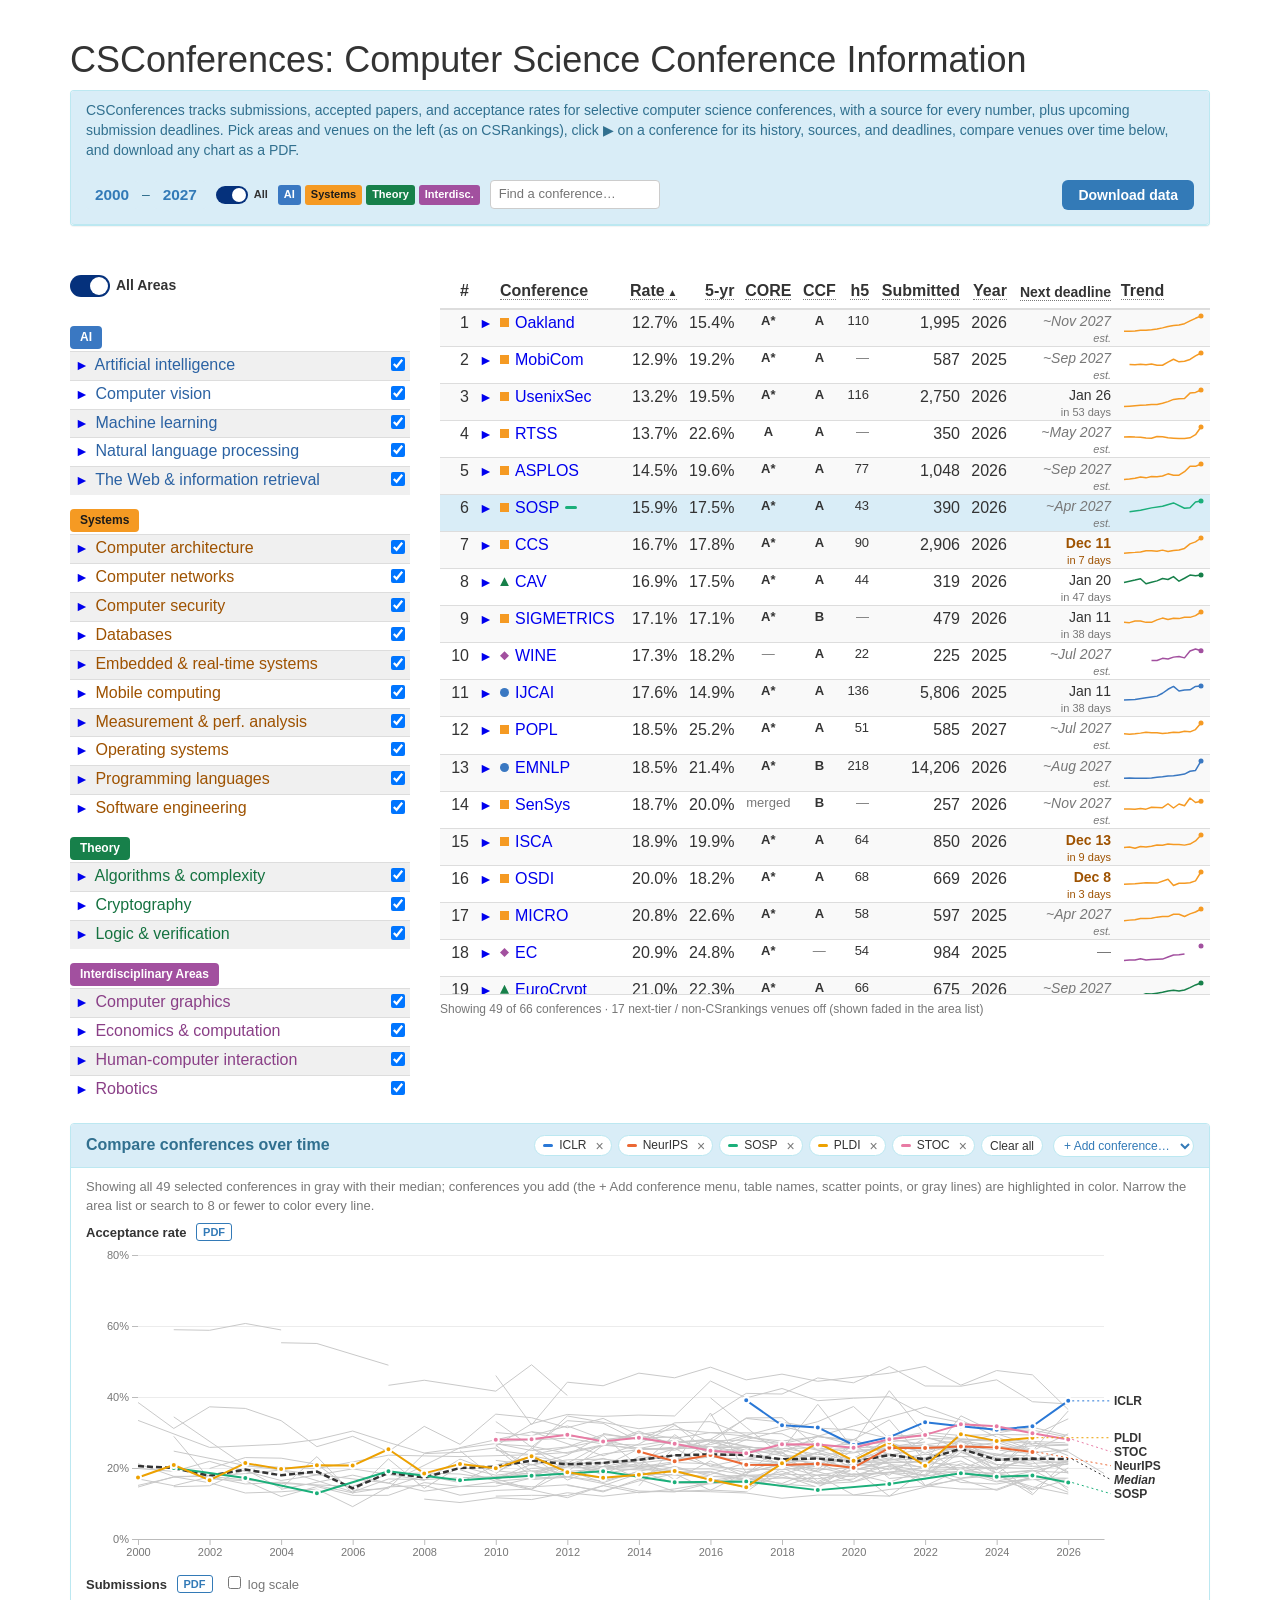
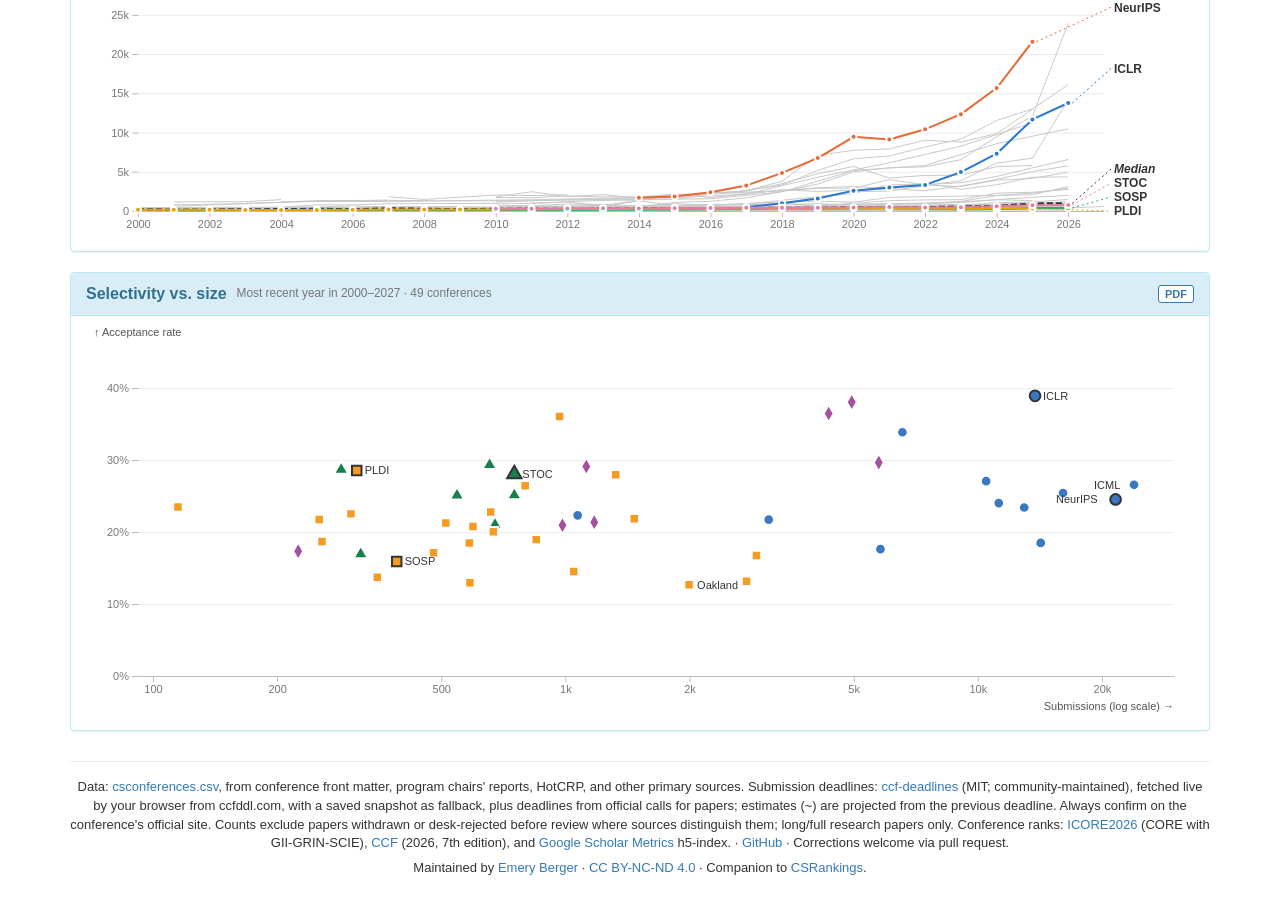
==== explore/index.html @ 9266fd91 "Add CCF ranks and Google Scholar h5-index alongside CORE - rankings.py now builds rankings.csv from " ====
<!DOCTYPE html>
<html lang="en">
<head>
<meta charset="utf-8">
<meta name="viewport" content="width=device-width, initial-scale=1">
<title>CSConferences: Computer Science Conference Information</title>
<meta name="description" content="Computer science conference information: acceptance rates, submissions, and accepted papers with a source for every number, plus upcoming submission deadlines.">
<link rel="stylesheet" href="style.css?v=24">
</head>
<body>
<div class="container">

  <div class="page-header">
    <h1>CSConferences: Computer Science Conference Information</h1>

    <div class="panel panel-info intro-panel">
      <div class="panel-heading">
        <p>CSConferences tracks submissions, accepted papers, and acceptance rates for selective computer science conferences, with a source for every number, plus upcoming submission deadlines. Pick areas and venues on the left (as on CSRankings), click ▶ on a conference for its history, sources, and deadlines, compare venues over time below, and download any chart as a PDF.</p>
      </div>
    </div>

    <div class="panel panel-info rank-controls-panel">
      <div class="panel-heading">
        <div class="rank-controls-flex">
          <div class="rank-controls-main">
            <span class="year-slider-container" title="Year range">
              <select id="year-from" class="year-display" aria-label="From year"></select>
              <span class="year-dash">–</span>
              <select id="year-to" class="year-display" aria-label="To year"></select>
            </span>
            <label class="all-toggle" id="all-toggle" title="Toggle all areas">
              <input type="checkbox" class="all-toggle-checkbox" id="all-areas" checked>
              <span class="all-toggle-slider" aria-hidden="true"></span>
              <span class="all-toggle-label">All</span>
            </label>
            <span class="area-indicators" id="area-indicators" role="group" aria-label="Area categories"></span>
            <input id="search" class="search-box" type="search" placeholder="Find a conference…" aria-label="Find a conference">
            <button id="reset-filters" class="btn-outline" hidden>Reset</button>
          </div>
          <div class="rank-controls-right">
            <a class="btn-sponsor" href="../csconferences.csv">Download data</a>
          </div>
        </div>
      </div>
    </div>
  </div>

  <div class="row">
    <!-- area selection (left), as in CSrankings -->
    <div class="col-areas">
      <table class="table-fit table table-sm table-striped area-table" id="area-table">
        <thead><tr><th colspan="2">
          <label class="all-toggle all-toggle-sidebar" id="all-toggle-side" title="Toggle all areas">
            <input type="checkbox" class="all-toggle-checkbox" id="all-areas-side" checked>
            <span class="all-toggle-slider" aria-hidden="true"></span>
            <span class="all-toggle-label">All Areas</span>
          </label>
        </th></tr></thead>
        <!-- category groups inserted by app.js -->
      </table>
    </div>

    <!-- conference table (right) -->
    <div class="col-ranking">
      <div id="ranking-window">
        <table class="table table-sm table-striped ranking" id="conf-table">
          <thead><tr>
            <th class="rank-col">#</th>
            <th class="expand-col"></th>
            <th data-sort="conf" class="name-col"><abbr title="Click ▶ to see the conference's history and sources; click the name to add it to the comparison charts">Conference</abbr></th>
            <th data-sort="rate" class="num"><abbr title="Acceptance rate in the most recent year in range">Rate</abbr></th>
            <th data-sort="mean5" class="num"><abbr title="Mean acceptance rate over the last 5 years in range">5-yr</abbr></th>
            <th data-sort="coreKey" class="core-col"><abbr title="CORE conference rank (ICORE2026: CORE + GII/GRIN/SCIE): A*, A, B, C. Click to sort.">CORE</abbr></th>
            <th data-sort="ccfKey" class="core-col"><abbr title="China Computer Federation recommended venues (2026, 7th edition): A, B, C. Click to sort.">CCF</abbr></th>
            <th data-sort="h5" class="num h5-col"><abbr title="Google Scholar Metrics h5-index (articles 2020–2024); shown only for venues in the top 20 of a Scholar computing subcategory. Click to sort.">h5</abbr></th>
            <th data-sort="submitted" class="num"><abbr title="Submissions in the most recent year in range">Submitted</abbr></th>
            <th data-sort="lastYear" class="num"><abbr title="Most recent year in range">Year</abbr></th>
            <th data-sort="daysToDl" class="num dl-col"><abbr title="Next submission deadline (ccf-deadlines feed plus official CFPs; ~italic = estimated from last year, not announced). Sort to see what is coming up.">Next deadline</abbr></th>
            <th class="spark-col"><abbr title="Submissions per year over the last 15 years of the range; each row has its own scale (hover for values)">Trend</abbr></th>
          </tr></thead>
          <tbody></tbody>
        </table>
      </div>
      <p class="status text-muted" id="filter-status" role="status" aria-live="polite"></p>
    </div>
  </div>

  <div class="panel panel-info section-panel">
    <div class="panel-heading section-heading">
      <span class="section-title">Compare conferences over time</span>
      <span class="chips" id="chips"></span>
      <select id="add-conf" class="add-conf" aria-label="Add a conference to the comparison"></select>
    </div>
    <div class="panel-body">
      <p class="hint text-muted" id="compare-hint"></p>
      <div class="chart-title">Acceptance rate <button id="pdf-rate" class="pdf-btn" title="Download this chart as PDF">PDF</button></div>
      <div id="rate-chart" class="chart"></div>
      <div class="chart-title">Submissions <button id="pdf-subs" class="pdf-btn" title="Download this chart as PDF">PDF</button> <label class="inline-ctl"><input type="checkbox" id="log-subs"> log scale</label></div>
      <div id="subs-chart" class="chart"></div>
    </div>
  </div>

  <div class="panel panel-info section-panel">
    <div class="panel-heading section-heading">
      <span class="section-title">Selectivity vs. size</span>
      <span class="text-muted small" id="scatter-caption"></span>
      <button id="pdf-scatter" class="pdf-btn" title="Download this chart as PDF">PDF</button>
    </div>
    <div class="panel-body"><div id="scatter" class="chart"></div></div>
  </div>

  <div class="page-footer">
    <p>Data: <a href="../csconferences.csv">csconferences.csv</a>, from conference front matter, program chairs' reports, HotCRP, and other primary sources. Submission deadlines: <a href="https://github.com/ccfddl/ccf-deadlines">ccf-deadlines</a> (MIT; community-maintained), fetched live by your browser from ccfddl.com, with a saved snapshot as fallback, plus deadlines from official calls for papers; estimates (~) are projected from the previous deadline. Always confirm on the conference's official site. Counts exclude papers withdrawn or desk-rejected before review where sources distinguish them; long/full research papers only. Conference ranks: <a href="https://portal.core.edu.au/conf-ranks/">ICORE2026</a> (CORE with GII-GRIN-SCIE), <a href="https://www.ccf.org.cn/Academic_Evaluation/By_category/">CCF</a> (2026, 7th edition), and <a href="https://scholar.google.com/citations?view_op=top_venues&amp;hl=en&amp;vq=eng">Google Scholar Metrics</a> h5-index. · <a href="https://github.com/emeryberger/csconferences">GitHub</a> · Corrections welcome via pull request.</p>
    <p>Maintained by <a href="https://emeryberger.com">Emery Berger</a> · <a rel="license" href="https://creativecommons.org/licenses/by-nc-nd/4.0/">CC BY-NC-ND 4.0</a> · Companion to <a href="https://csrankings.org">CSRankings</a>.</p>
  </div>
</div>
<div id="tooltip" class="tooltip" role="status" aria-live="polite" hidden></div>
<script src="js/d3.v7.min.js"></script>
<script src="app.js?v=24"></script>
</body>
</html>
---- explore/style.css ----
/* CSConferences explorer — visual style mirrors CSrankings (Bootstrap 3 look:
   Helvetica, page-header title, light-blue panel-info control bar, striped
   table-sm tables, blue ▶ expanders, colored category tags, navy toggles).
   Category colors are CSrankings' hues re-stepped to pass CVD validation
   (validate_palette.js --pairs all); each category also has its own marker shape. */

:root {
  --text: #333;
  --muted: #777;
  --link: #337ab7;
  --link-strong: #0000ee;          /* CSrankings uses plain blue links/expanders */
  --navy: #05317c;
  --info-bg: #d9edf7;
  --info-border: #bce8f1;
  --info-text: #31708f;
  --stripe: #f9f9f9;
  --border: #ddd;
  --grid: #ececec;
  --axis: #bbb;
  --surface: #fff;
  --hover: #e3f2fd;
  --selected: #d9edf7;

  /* category fills (marks, tags) */
  --area-ai: #3a78c2;
  --area-systems: #f59a23;
  --area-theory: #17804a;
  --area-inter: #a2509f;
  /* category text colors (darkened for >= 4.5:1 on white) */
  --text-ai: #2b62a3;
  --text-systems: #9e5200;
  --text-theory: #157240;
  --text-inter: #8a3f87;

  /* comparison series (reference categorical palette, validated adjacent pairs) */
  --series-1: #2a78d6; --series-2: #eb6834; --series-3: #1baf7a; --series-4: #eda100;
  --series-5: #e87ba4; --series-6: #008300; --series-7: #6250d6; --series-8: #e34948;
}

* { box-sizing: border-box; }
html { font-size: 10px; }
body {
  margin: 0; font-family: Helvetica, Arial, sans-serif; font-size: 14px; line-height: 1.42857;
  color: var(--text); background: var(--surface);
}
a { color: var(--link); text-decoration: none; }
a:hover, a:focus { color: #23527c; text-decoration: underline; }
abbr[title] { cursor: help; border-bottom: 1px dotted #777; text-decoration: none; }
.text-muted { color: var(--muted); }
.small { font-size: 85%; }

.container { max-width: 1170px; margin: 0 auto; padding: 0 15px; }

/* ---- header ---- */
.page-header { padding-bottom: 9px; margin: 40px 0 20px; }
.page-header h1 { font-size: 36px; font-weight: 500; line-height: 1.1; margin: 20px 0 10px; }

.panel { margin-bottom: 20px; background: var(--surface); border: 1px solid var(--info-border); border-radius: 4px; box-shadow: 0 1px 1px rgba(0,0,0,.05); }
.panel-heading { padding: 10px 15px; color: var(--info-text); background: var(--info-bg); border-bottom: 1px solid var(--info-border); border-radius: 3px 3px 0 0; }
.panel-heading p { margin: 0; }
.intro-panel { margin-bottom: 0; border-bottom: none; border-radius: 4px 4px 0 0; }
.intro-panel .panel-heading { border-bottom: none; padding-bottom: 5px; }
.rank-controls-panel { margin-top: 0; border-top: none; border-radius: 0 0 4px 4px; }
.rank-controls-panel .panel-heading { border-top: none; border-radius: 0 0 4px 4px; }
.rank-controls-flex { display: flex; align-items: center; justify-content: space-between; gap: 10px; flex-wrap: wrap; padding: 4px 0; }
.rank-controls-main { display: flex; align-items: center; gap: 10px; flex-wrap: wrap; }
.rank-controls-right { display: flex; gap: 8px; align-items: center; }

.year-slider-container { display: inline-flex; align-items: center; gap: 4px; }
.year-display {
  font: inherit; font-weight: bold; font-size: 1.1em; color: var(--link); background: var(--info-bg);
  border: 1px solid transparent; border-radius: 3px; padding: 2px 4px; cursor: pointer;
  -webkit-appearance: none; appearance: none; text-align: center; min-width: 52px;
}
.year-display:hover { border-color: var(--link); }
.year-display:focus { outline: none; border-color: var(--link); box-shadow: 0 0 0 2px rgba(51,122,183,.25); background: #fff; }
.year-dash { color: var(--info-text); }

.search-box { font: inherit; font-size: 13px; padding: 4px 8px; border: 1px solid #ccc; border-radius: 4px; background: #fff; color: var(--text); width: 170px; }
.search-box:focus { outline: none; border-color: var(--link); box-shadow: 0 0 0 2px rgba(51,122,183,.2); }

.btn-outline {
  display: inline-block; font: inherit; font-size: 14px; font-weight: 600; padding: 5px 14px; border-radius: 6px;
  background: #fff; color: var(--link); border: 1px solid var(--link); cursor: pointer; line-height: 1.3;
}
.btn-outline:hover { background: #f0f7fd; text-decoration: none; }
.btn-sponsor {
  display: inline-block; background: var(--link); color: #fff; border: none; padding: 6px 16px; border-radius: 6px;
  font-weight: 600; font-size: 14px; cursor: pointer; line-height: 1.3; transition: all .15s ease;
}
.btn-sponsor:hover { background: #286090; color: #fff; text-decoration: none; box-shadow: 0 4px 8px rgba(51,122,183,.4); transform: translateY(-1px); }

/* ---- "All" toggle (CSrankings slider) ---- */
.all-toggle { display: inline-flex; align-items: center; gap: 6px; cursor: pointer; user-select: none; }
.all-toggle-checkbox { position: absolute; opacity: 0; width: 1px; height: 1px; }
.all-toggle-slider { position: relative; width: 32px; height: 18px; background: #ccc; border-radius: 18px; transition: background-color .2s ease; }
.all-toggle-slider::before { content: ""; position: absolute; top: 2px; left: 2px; width: 14px; height: 14px; background: #fff; border-radius: 50%; transition: transform .2s ease; }
.all-toggle.selection-all .all-toggle-slider { background: var(--navy); }
.all-toggle.selection-all .all-toggle-slider::before { transform: translateX(14px); }
.all-toggle.selection-partial .all-toggle-slider { background: #6889a8; }
.all-toggle.selection-partial .all-toggle-slider::before { transform: translateX(7px); }
.all-toggle-checkbox:focus-visible + .all-toggle-slider { outline: 2px solid var(--link); outline-offset: 2px; }
.all-toggle-label { font-size: 11px; font-weight: 600; color: var(--text); }
.all-toggle-sidebar .all-toggle-label { font-size: 14px; }
.all-toggle-sidebar .all-toggle-slider { width: 40px; height: 22px; border-radius: 22px; }
.all-toggle-sidebar .all-toggle-slider::before { width: 18px; height: 18px; }
.all-toggle-sidebar.selection-all .all-toggle-slider::before { transform: translateX(18px); }
.all-toggle-sidebar.selection-partial .all-toggle-slider::before { transform: translateX(9px); }

/* ---- category indicators (small tags in control bar) + dropdowns ---- */
.area-indicators { display: inline-flex; gap: 4px; align-items: center; position: relative; }
.area-indicator-wrap { position: relative; }
.area-indicator, .area-toggle-btn {
  display: inline-block; padding: 2px 6px; border-radius: 3px; border: 0; font: inherit; font-size: 11px; font-weight: 600;
  color: #fff; cursor: pointer; user-select: none; transition: opacity .2s ease, filter .15s ease, transform .1s ease;
}
.area-toggle-btn { padding: 3px 10px; border-radius: 4px; font-size: 12px; vertical-align: middle; }
[data-cat="AI"].area-indicator, [data-cat="AI"].area-toggle-btn { background: var(--area-ai); }
[data-cat="Systems"].area-indicator, [data-cat="Systems"].area-toggle-btn { background: var(--area-systems); color: #1b1b1b; }
[data-cat="Theory"].area-indicator, [data-cat="Theory"].area-toggle-btn { background: var(--area-theory); }
[data-cat="Interdisciplinary"].area-indicator, [data-cat="Interdisciplinary"].area-toggle-btn { background: var(--area-inter); }
.selection-none.area-indicator, .selection-none.area-toggle-btn { opacity: .25; }
.selection-partial.area-indicator, .selection-partial.area-toggle-btn { opacity: .6; }
.area-indicator:hover, .area-toggle-btn:hover { filter: brightness(1.15); transform: translateY(-1px); }
.area-indicator.active { box-shadow: 0 0 0 2px rgba(0,0,0,.2); }

.area-dropdown-panel {
  display: none; position: absolute; top: 100%; left: 0; margin-top: 8px; z-index: 1000; background: #fff;
  border: 1px solid var(--border); border-radius: 6px; box-shadow: 0 4px 12px rgba(0,0,0,.15);
  min-width: 240px; max-height: 360px; overflow-y: auto; color: var(--text);
}
.area-dropdown-panel.open { display: block; }
.area-dropdown-content { padding: 8px 0; }
.area-dropdown-item { padding: 6px 12px; }
.area-dropdown-item:hover { background: #f5f5f5; }
.area-dropdown-item label { display: flex; align-items: center; gap: 8px; cursor: pointer; margin: 0; font-size: 13px; white-space: nowrap; }
.area-dropdown-item input[type="checkbox"] { width: 16px; height: 16px; cursor: pointer; margin: 0; }
.area-parent-row { display: flex; align-items: center; gap: 4px; }
.area-expand-icon { cursor: pointer; font-size: 10px; color: #666; width: 16px; text-align: center; transition: transform .2s ease; user-select: none; }
.area-expand-icon.expanded { transform: rotate(90deg); }
.area-children { display: none; margin-left: 20px; border-left: 2px solid #eee; padding-left: 8px; }
.area-children.expanded { display: block; }
.area-child { padding: 4px 8px; }
.area-dropdown-divider { height: 1px; background: var(--border); margin: 4px 12px; }
.area-all-toggle { font-weight: 500; }
.area-only { padding: 0 12px 4px 36px; }
.link-btn { border: 0; background: none; padding: 0; color: var(--link); cursor: pointer; font: inherit; font-size: 12px; }
.link-btn:hover { text-decoration: underline; }

/* ---- two-column body ---- */
.row { display: flex; gap: 30px; align-items: flex-start; margin-bottom: 20px; }
.col-areas { flex: 0 0 340px; }
.col-ranking { flex: 1 1 auto; min-width: 0; }
@media (max-width: 860px) { .row { flex-direction: column; } .col-areas { flex-basis: auto; width: 100%; } }

/* Bootstrap-ish tables */
.table { width: 100%; max-width: 100%; border-collapse: collapse; border-spacing: 0; }
.table > thead > tr > th { vertical-align: bottom; border-bottom: 2px solid var(--border); text-align: left; padding: 5px; font-weight: bold; white-space: nowrap; }
.table > tbody > tr > td { padding: 2px 5px; vertical-align: top; border-top: 1px solid var(--border); }
.table-striped > tbody > tr:nth-of-type(odd) { background-color: var(--stripe); }

/* area list (left) */
.area-table { font-size: 16px; }
.area-table > thead > tr > th { border-bottom: 0; padding: 0 0 8px; }
.area-table .cat-head th { border-bottom: 0; padding: 14px 0 2px; }
.area-table tbody td { border-top: 0; padding: 1px 2px; }
.area-table tbody tr.area-row:nth-of-type(odd) { background: #f0f0f0; }
.area-table tbody tr:not(.area-row) { background: transparent !important; }
.area-table td.area-check { text-align: right; width: 24px; }
.area-table input[type="checkbox"] { width: 14px; height: 14px; cursor: pointer; margin: 3px 0 0; }
.hovertip { cursor: pointer; color: var(--link-strong); display: inline-block; width: 16px; font-size: 14px; transition: transform .15s ease; user-select: none; }
.hovertip.expanded { transform: rotate(90deg); }
.area-label { cursor: pointer; }
.cat-AI .area-label { color: var(--text-ai); }
.cat-Systems .area-label { color: var(--text-systems); }
.cat-Theory .area-label { color: var(--text-theory); }
.cat-Interdisciplinary .area-label { color: var(--text-inter); }
.conf-list { display: none; margin: 2px 0 6px 22px; }
.conf-list.expanded { display: block; }
.conf-list table { width: 100%; font-size: 15px; border-collapse: collapse; }
.conf-list td { padding: 1px 2px; }
.conf-list td:last-child { text-align: right; }
.conf-list a { color: var(--link-strong); }

/* conference table (right) */
#ranking-window { max-height: 720px; overflow-y: auto; border-bottom: 1px solid var(--border); }
.ranking { font-size: 16px; }
.ranking > thead > tr > th { position: sticky; top: 0; background: #fff; z-index: 1; font-weight: bold; }
.ranking th[data-sort] { cursor: pointer; user-select: none; }
.ranking th.sorted-asc abbr::after { content: " ▲"; font-size: 10px; }
.ranking th.sorted-desc abbr::after { content: " ▼"; font-size: 10px; }
.ranking .num { text-align: right; font-variant-numeric: tabular-nums; }
.ranking .rank-col { width: 34px; text-align: right; color: var(--text); }
.ranking .expand-col { width: 18px; padding-right: 0; }
.ranking td.rank-col { text-align: right; }
.ranking tr.conf-row:hover { background: var(--hover) !important; }
.ranking tr.conf-row.selected { background: var(--selected) !important; }
.conf-link { color: var(--link-strong); cursor: pointer; }
.conf-link:hover { text-decoration: underline; }
.conf-mark { display: inline-block; width: 9px; height: 9px; margin-right: 6px; vertical-align: 1px; }
.conf-mark[data-cat="AI"] { border-radius: 50%; }
.conf-mark[data-cat="Theory"] { clip-path: polygon(50% 0, 100% 100%, 0 100%); }
.conf-mark[data-cat="Interdisciplinary"] { clip-path: polygon(50% 0, 100% 50%, 50% 100%, 0 50%); }
.compare-dot { display: inline-block; width: 12px; height: 3px; border-radius: 2px; margin-left: 6px; vertical-align: 4px; }
.area-sub { font-size: 12px; color: var(--muted); margin-left: 6px; }
tr.detail-row > td { background: #fff; padding: 6px 10px 12px 40px !important; border-top: 0 !important; }
.detail-chart { margin: 4px 0 6px; }
.detail-meta { font-size: 13px; color: var(--muted); margin-bottom: 4px; }
.detail-meta button { margin-left: 8px; }
.src-table { width: 100%; font-size: 12px; border-collapse: collapse; margin-top: 4px; }
.src-table th { text-align: left; font-weight: bold; border-bottom: 1px solid var(--border); padding: 2px 4px; white-space: nowrap; }
.src-table td { padding: 2px 4px; border-top: 1px solid #f0f0f0; vertical-align: top; }
.src-table .num { text-align: right; font-variant-numeric: tabular-nums; white-space: nowrap; }
.src-table .src { max-width: 260px; overflow: hidden; text-overflow: ellipsis; white-space: nowrap; }
.src-table .notes { color: var(--muted); }
.status { margin: 6px 0 0; font-size: 12px; }

/* ---- section panels (charts) ---- */
.section-panel .section-heading { display: flex; align-items: center; flex-wrap: wrap; gap: 10px; }
.section-title { font-size: 16px; font-weight: 600; color: var(--info-text); }
.panel-body { padding: 10px 15px 14px; }
.hint { margin: 0 0 6px; font-size: 13px; }
.chips { display: flex; flex-wrap: wrap; gap: 6px; margin-left: auto; }
.chip { display: inline-flex; align-items: center; gap: 6px; padding: 1px 4px 1px 8px; border: 1px solid var(--info-border); border-radius: 12px; background: #fff; font-size: 12px; color: var(--text); }
.chip .swatch { width: 10px; height: 3px; border-radius: 2px; }
.chip button { border: 0; background: none; color: var(--muted); cursor: pointer; font-size: 14px; line-height: 1; padding: 0 3px; }
.chip button:hover { color: var(--text); }
.chip.clear { padding: 1px 8px; cursor: pointer; }
.chip.hidden-by-filter { opacity: .45; border-style: dashed; }
.chart-title { font-size: 13px; font-weight: bold; color: var(--text); margin: 8px 0 2px; }
.inline-ctl { font-weight: normal; margin-left: 8px; color: var(--muted); }
.chart { width: 100%; position: relative; }
.chart svg { display: block; overflow: visible; }
.empty { color: var(--muted); font-size: 13px; padding: 24px 0; text-align: center; }

svg text { fill: #555; font-family: Helvetica, Arial, sans-serif; }
.axis path, .axis line { stroke: var(--axis); }
.axis text { font-size: 11px; fill: var(--muted); }
.grid line { stroke: var(--grid); }
.grid path { display: none; }
.series-line { fill: none; stroke-width: 2px; stroke-linejoin: round; stroke-linecap: round; }
.series-dot { stroke: #fff; stroke-width: 2px; }
.end-label { font-size: 12px; font-weight: bold; fill: var(--text); }
.crosshair { stroke: var(--muted); stroke-width: 1px; stroke-dasharray: 3 3; }
.scatter-mark { stroke: #fff; stroke-width: 2px; cursor: pointer; }
.scatter-mark.selected { stroke: var(--text); stroke-width: 2px; }
.scatter-label { font-size: 11px; fill: var(--text); pointer-events: none; }
.hit { fill: transparent; cursor: crosshair; }

.tooltip { position: fixed; z-index: 2000; pointer-events: none; max-width: 300px; background: #fff; color: var(--text); border: 1px solid var(--border); border-radius: 4px; padding: 8px 10px; box-shadow: 0 2px 8px rgba(0,0,0,.15); font-size: 12px; line-height: 1.4; }
.tooltip .tt-title { font-weight: bold; margin-bottom: 4px; }
.tooltip .tt-row { display: flex; align-items: center; gap: 8px; justify-content: space-between; }
.tooltip .tt-key { display: inline-flex; align-items: center; gap: 6px; color: #555; }
.tooltip .tt-sw { width: 10px; height: 3px; border-radius: 2px; display: inline-block; }
.tooltip .tt-val { font-variant-numeric: tabular-nums; font-weight: bold; }
.tooltip .muted { color: var(--muted); }

.page-footer { border-top: 1px solid #eee; margin-top: 30px; padding: 16px 0 40px; text-align: center; font-size: 13px; color: var(--text); }
.page-footer p { margin: 0 0 6px; }

@media (max-width: 768px) {
  .page-header h1 { font-size: 26px; }
  .area-dropdown-panel { position: fixed; left: 10px; right: 10px; top: 20%; max-height: 60vh; }
}
@media (forced-colors: active) { .area-indicator, .area-toggle-btn, .chip { border: 1px solid CanvasText; } }

/* keep expanded detail rows inside the ranking window */
#ranking-window { overflow-x: hidden; }
.ranking { table-layout: auto; }
tr.detail-row > td { max-width: 0; }               /* let the cell shrink to the table's width */
.src-table { table-layout: fixed; }
.src-table col.c-year { width: 82px; } .src-table col.c-num { width: 74px; } .src-table col.c-rate { width: 56px; } .src-table col.c-src { width: 32%; }
.src-table td.notes { white-space: normal; overflow-wrap: anywhere; }

[hidden] { display: none !important; }

/* comparison charts: gray context lines + median */
.context-line { fill: none; stroke: #c9c9c9; stroke-width: 1px; stroke-linejoin: round; }
.context-line.hot { stroke: #555; stroke-width: 2px; }
.median-line { fill: none; stroke: #333; stroke-width: 2.5px; stroke-dasharray: 6 3; }
.median-label { font-style: italic; }

/* sparkline column + comparison picker */
.ranking .spark-col { width: 90px; padding-top: 3px; }
.ranking th.spark-col { font-weight: bold; }
.add-conf { font: inherit; font-size: 12px; padding: 2px 6px; border: 1px solid var(--info-border); border-radius: 12px;
  background: #fff; color: var(--link); cursor: pointer; }
.add-conf:focus { outline: none; border-color: var(--link); box-shadow: 0 0 0 2px rgba(51,122,183,.2); }

/* CSrankings next-tier styling */
.area-child-divider { height: 1px; background: var(--border); margin: 6px 0; }
.next-tier { opacity: .7; }
.conf-list tr.tier-divider td { padding: 0; }

/* PDF buttons */
.pdf-btn { font: inherit; font-size: 11px; font-weight: 600; color: var(--link); background: #fff; border: 1px solid var(--link);
  border-radius: 3px; padding: 0 6px; margin-left: 6px; cursor: pointer; line-height: 16px; vertical-align: 1px; }
.pdf-btn:hover { background: #f0f7fd; }
.section-heading .pdf-btn { margin-left: auto; }
/* deadlines */
.ranking .dl-col { white-space: nowrap; font-size: 14px; }
.dl-rel { display: block; font-size: 11px; color: var(--muted); line-height: 1.1; }
.dl-soon { color: #9e5200; font-weight: bold; }
.dl-soon .dl-rel { color: #9e5200; font-weight: normal; }
.dl-box { font-size: 13px; margin: 6px 0 8px; }
.dl-box ul { margin: 4px 0 2px; padding-left: 18px; }
.dl-when { font-weight: bold; }
.dl-src { font-size: 11px; }

.conf-list .conf-toggle { color: var(--link-strong); cursor: pointer; }
.conf-list .conf-toggle:hover { text-decoration: underline; }

.ranking td.dl-est { color: var(--muted); font-style: italic; }
.dl-est-note { color: var(--muted); font-style: italic; margin: 2px 0; }
.dl-official { font-size: 11px; color: #157240; margin-left: 4px; }

.ranking .core-col { text-align: center; white-space: nowrap; font-size: 13px; color: var(--muted); }
.ranking td.core-letter { color: var(--text); font-weight: bold; }
.core-box { font-size: 13px; margin: 4px 0; }

.ranking td.name-col { white-space: nowrap; }
.ranking th.core-col { font-size: inherit; color: var(--text); }

.ranking .h5-col { font-size: 13px; }
.ranking th.h5-col { font-size: inherit; }
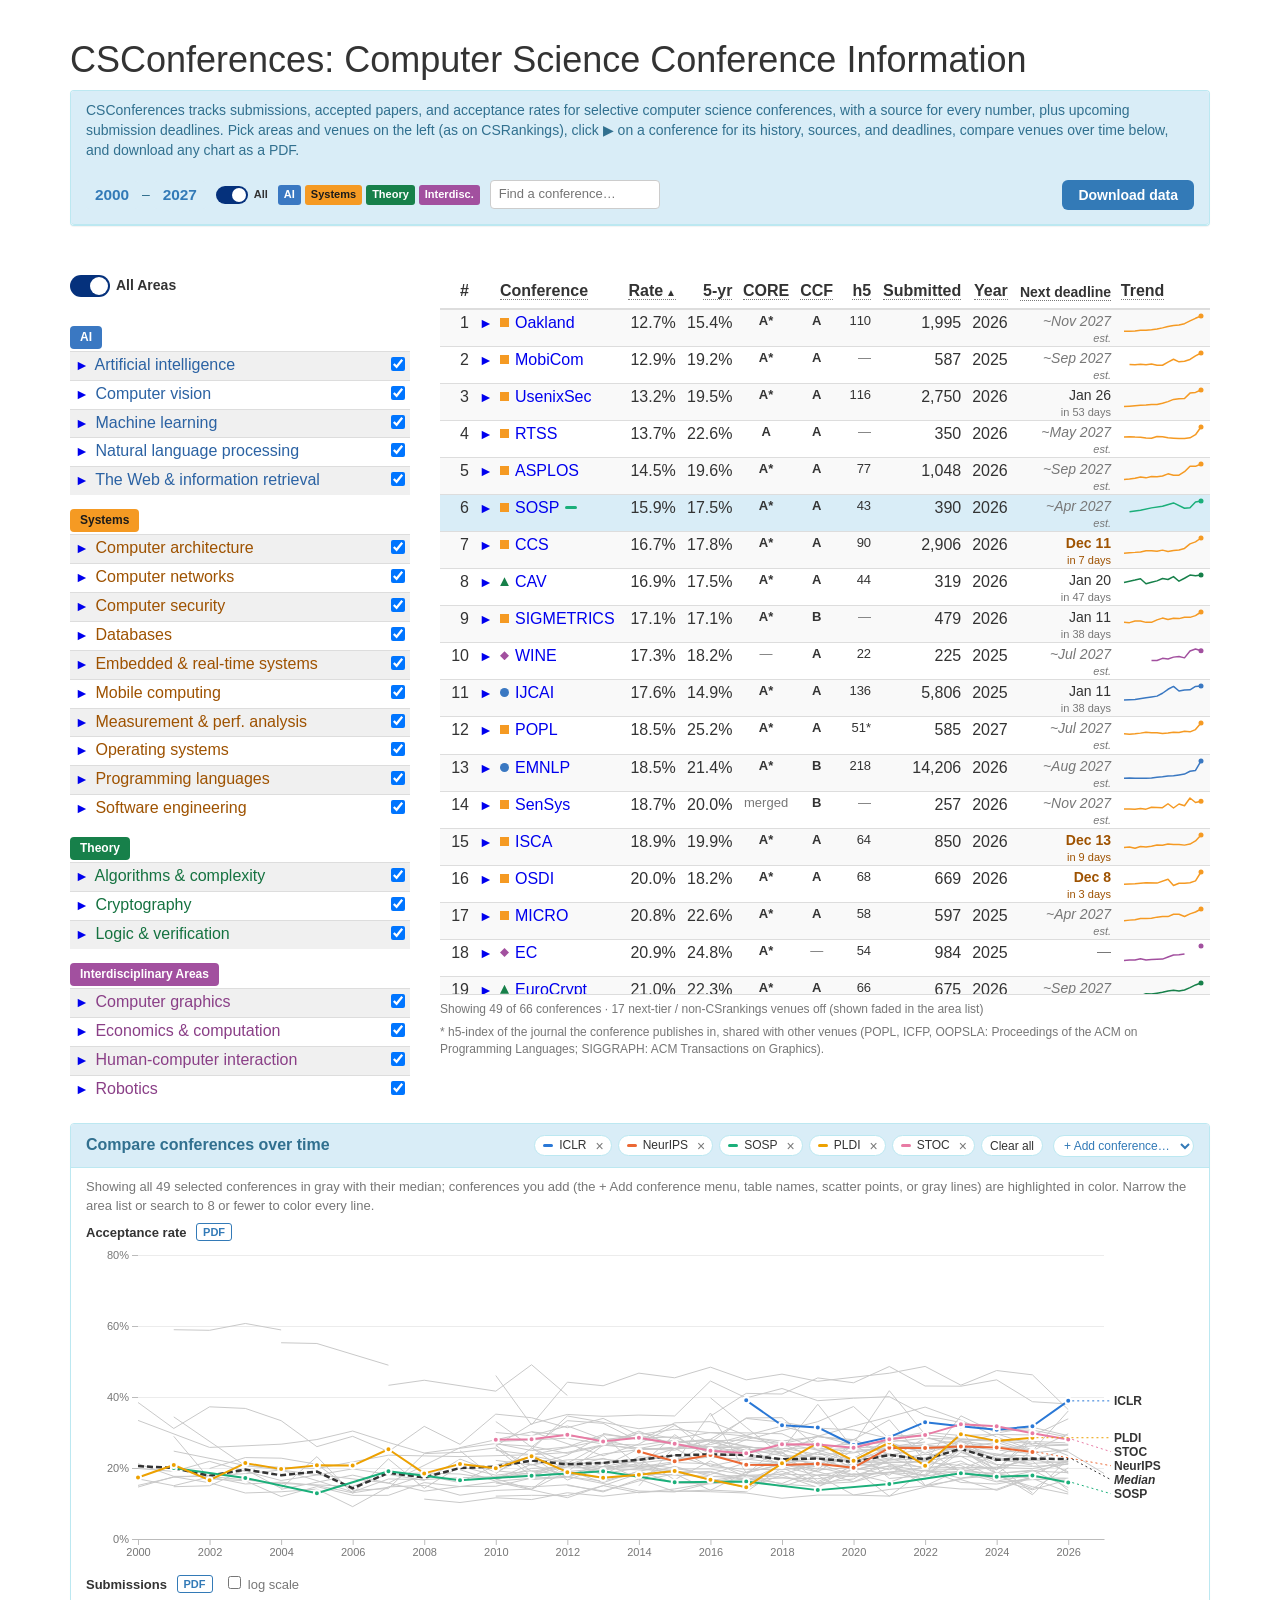
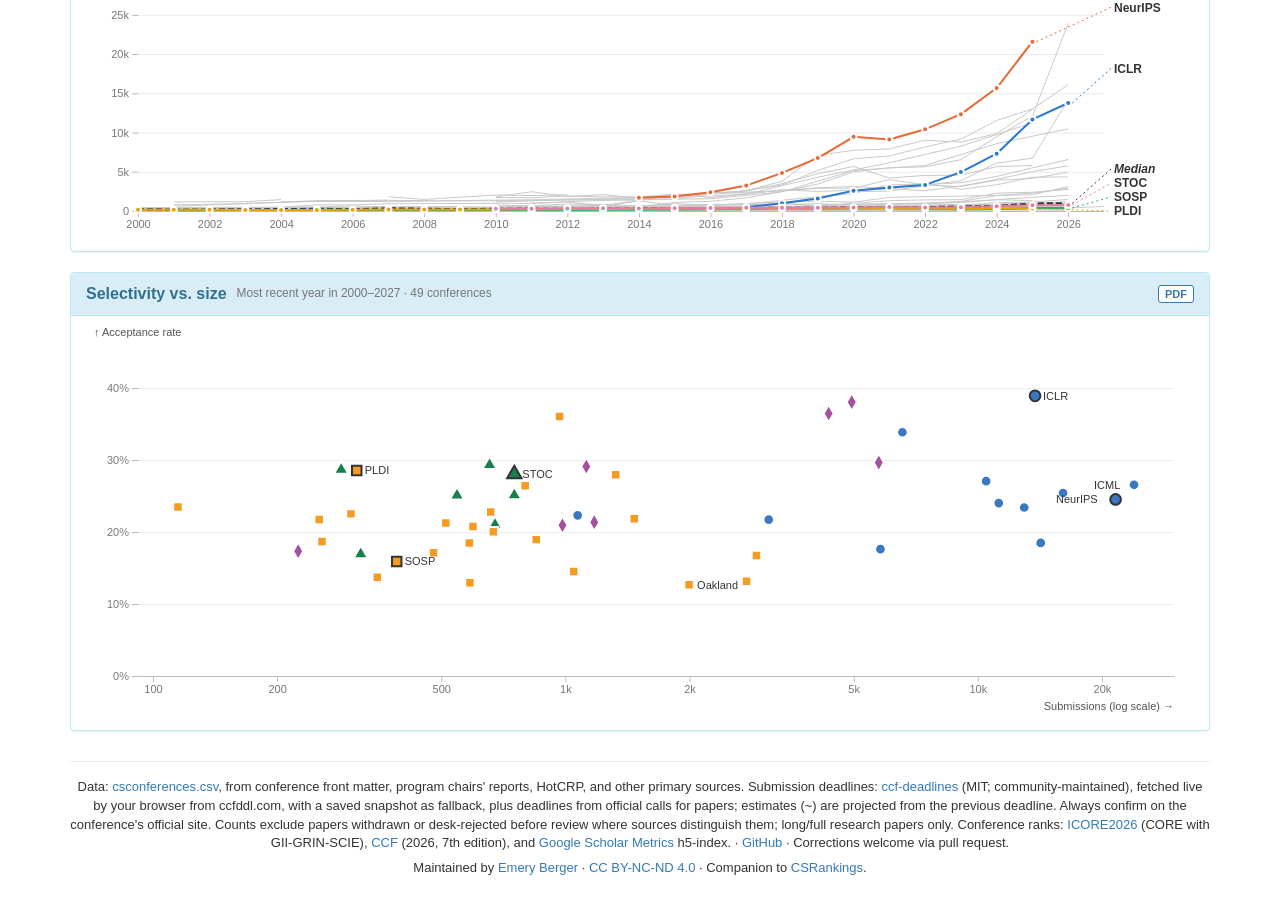
==== commit 373b8781: "Explorer: asterisk h5-indices shared with a journal (PACMPL, TOG) POPL, ICFP, OOPSLA (PACMPL) and SI" ====
--- a/explore/index.html
+++ b/explore/index.html
@@ -82,6 +82,7 @@
         </table>
       </div>
       <p class="status text-muted" id="filter-status" role="status" aria-live="polite"></p>
+      <p class="status text-muted">* h5-index of the journal the conference publishes in, shared with other venues (POPL, ICFP, OOPSLA: Proceedings of the ACM on Programming Languages; SIGGRAPH: ACM Transactions on Graphics).</p>
     </div>
   </div>
 
@@ -116,6 +117,6 @@
 </div>
 <div id="tooltip" class="tooltip" role="status" aria-live="polite" hidden></div>
 <script src="js/d3.v7.min.js"></script>
-<script src="app.js?v=24"></script>
+<script src="app.js?v=26"></script>
 </body>
 </html>
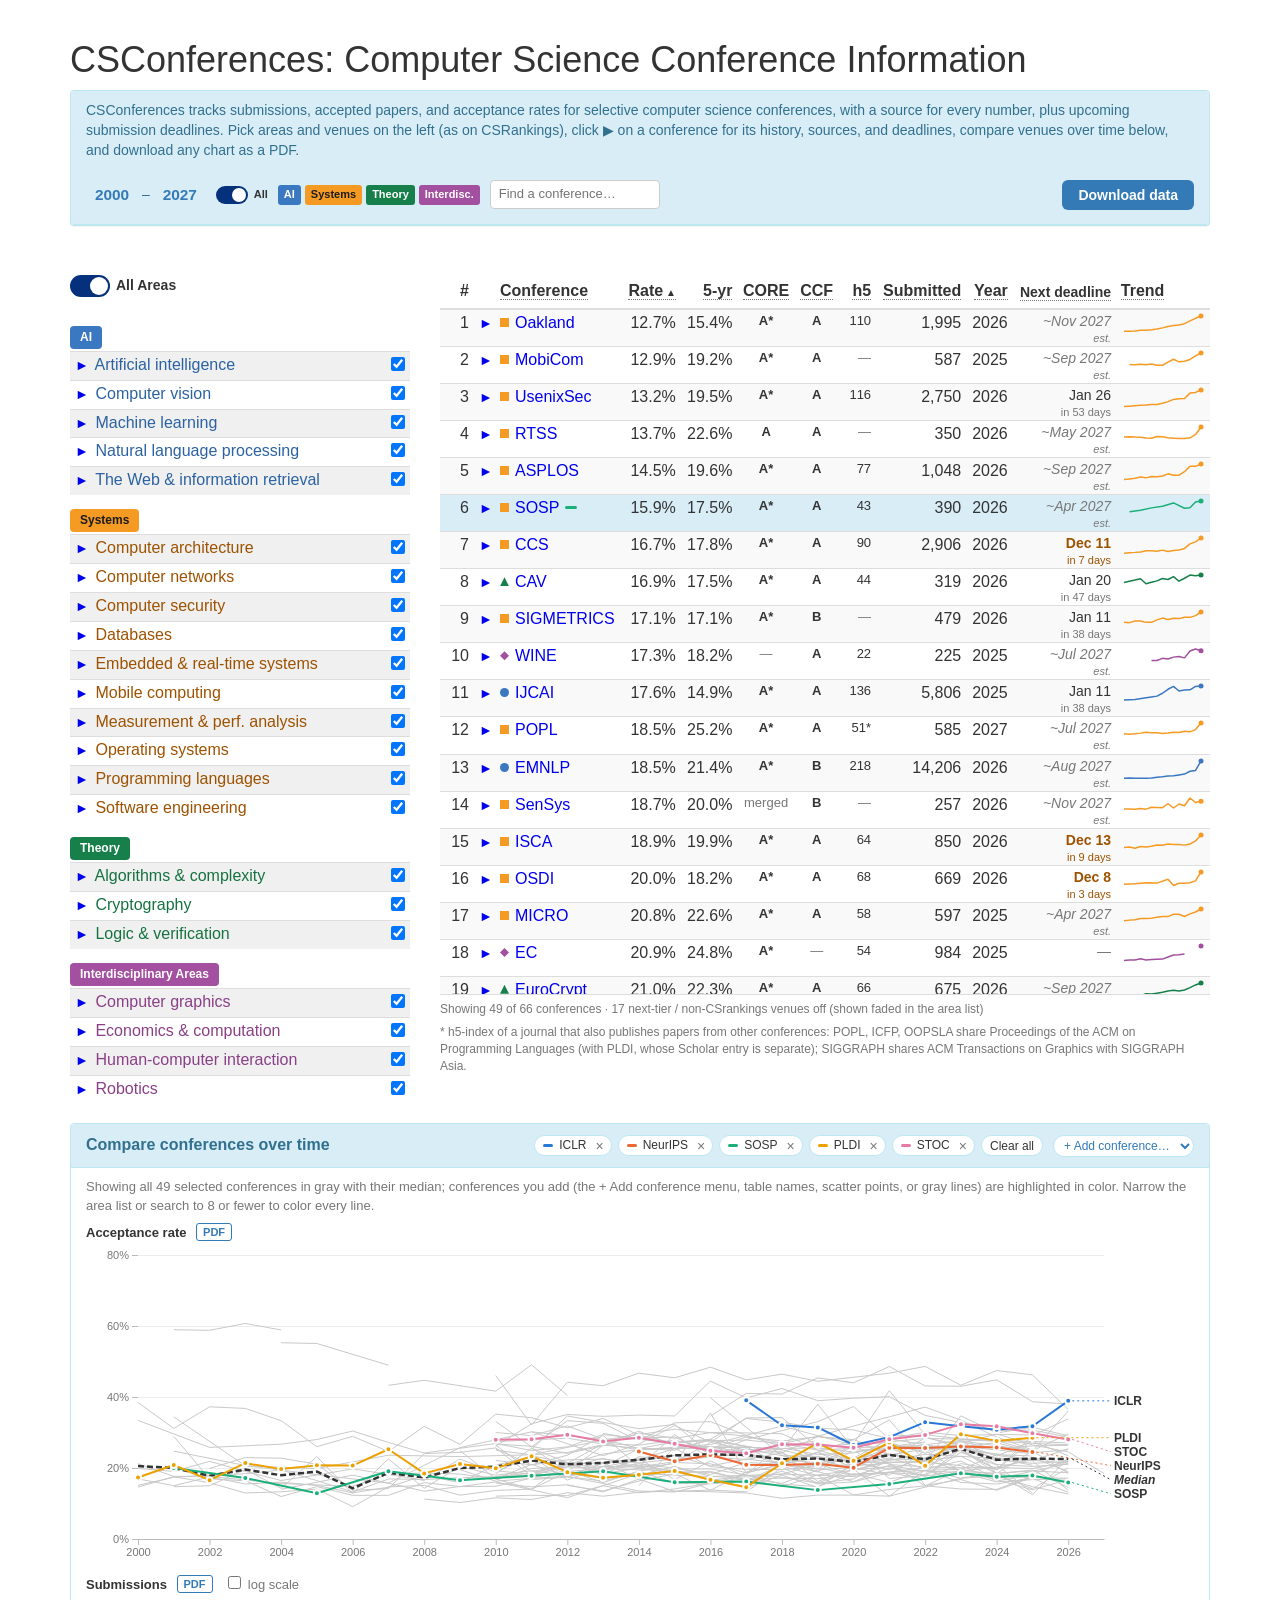
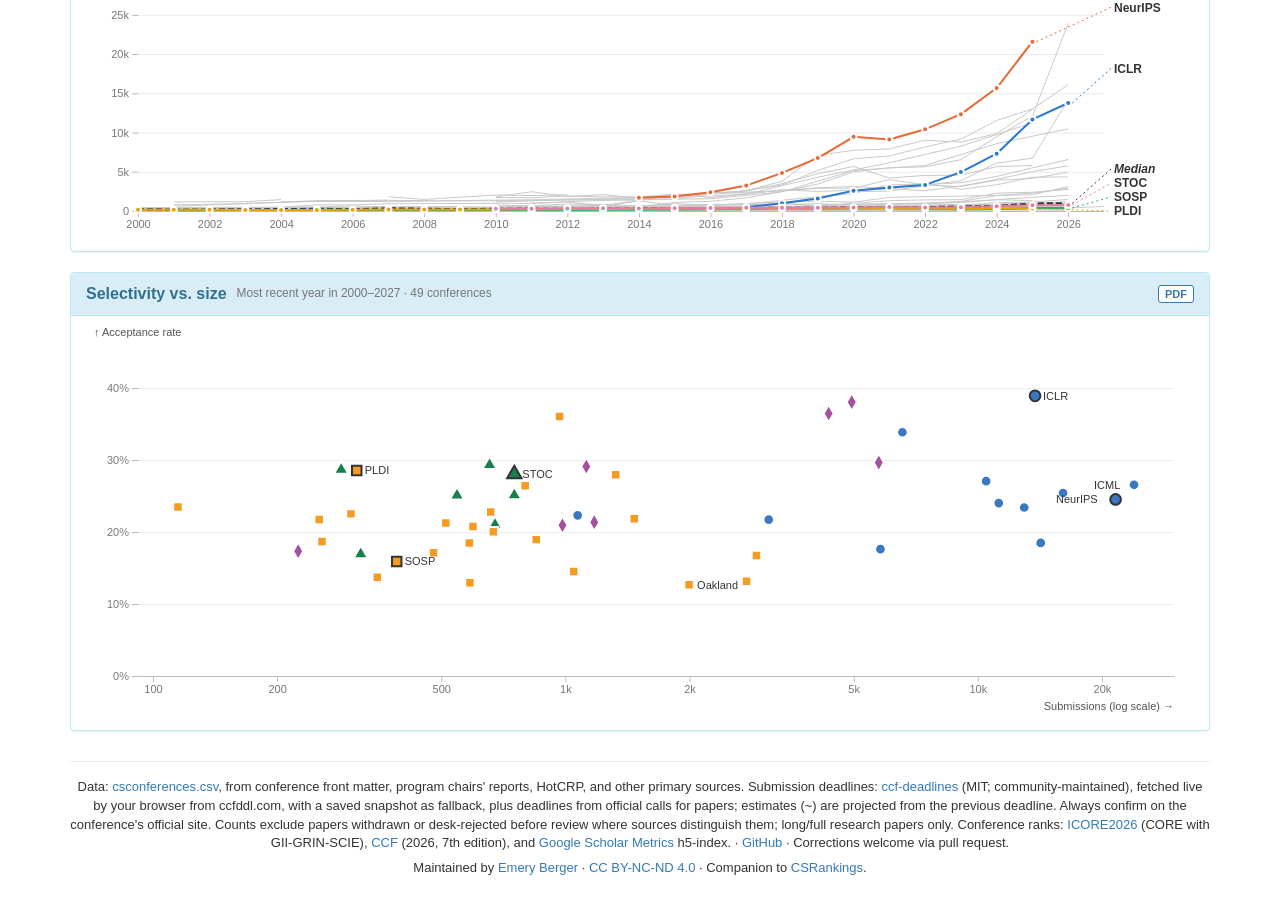
==== commit 1864ffbd: "Explorer: clarify h5 asterisk = journal shared with other conferences Co-Authored-By: Claude <norepl" ====
--- a/explore/index.html
+++ b/explore/index.html
@@ -82,7 +82,7 @@
         </table>
       </div>
       <p class="status text-muted" id="filter-status" role="status" aria-live="polite"></p>
-      <p class="status text-muted">* h5-index of the journal the conference publishes in, shared with other venues (POPL, ICFP, OOPSLA: Proceedings of the ACM on Programming Languages; SIGGRAPH: ACM Transactions on Graphics).</p>
+      <p class="status text-muted">* h5-index of a journal that also publishes papers from other conferences: POPL, ICFP, OOPSLA share Proceedings of the ACM on Programming Languages (with PLDI, whose Scholar entry is separate); SIGGRAPH shares ACM Transactions on Graphics with SIGGRAPH Asia.</p>
     </div>
   </div>
 
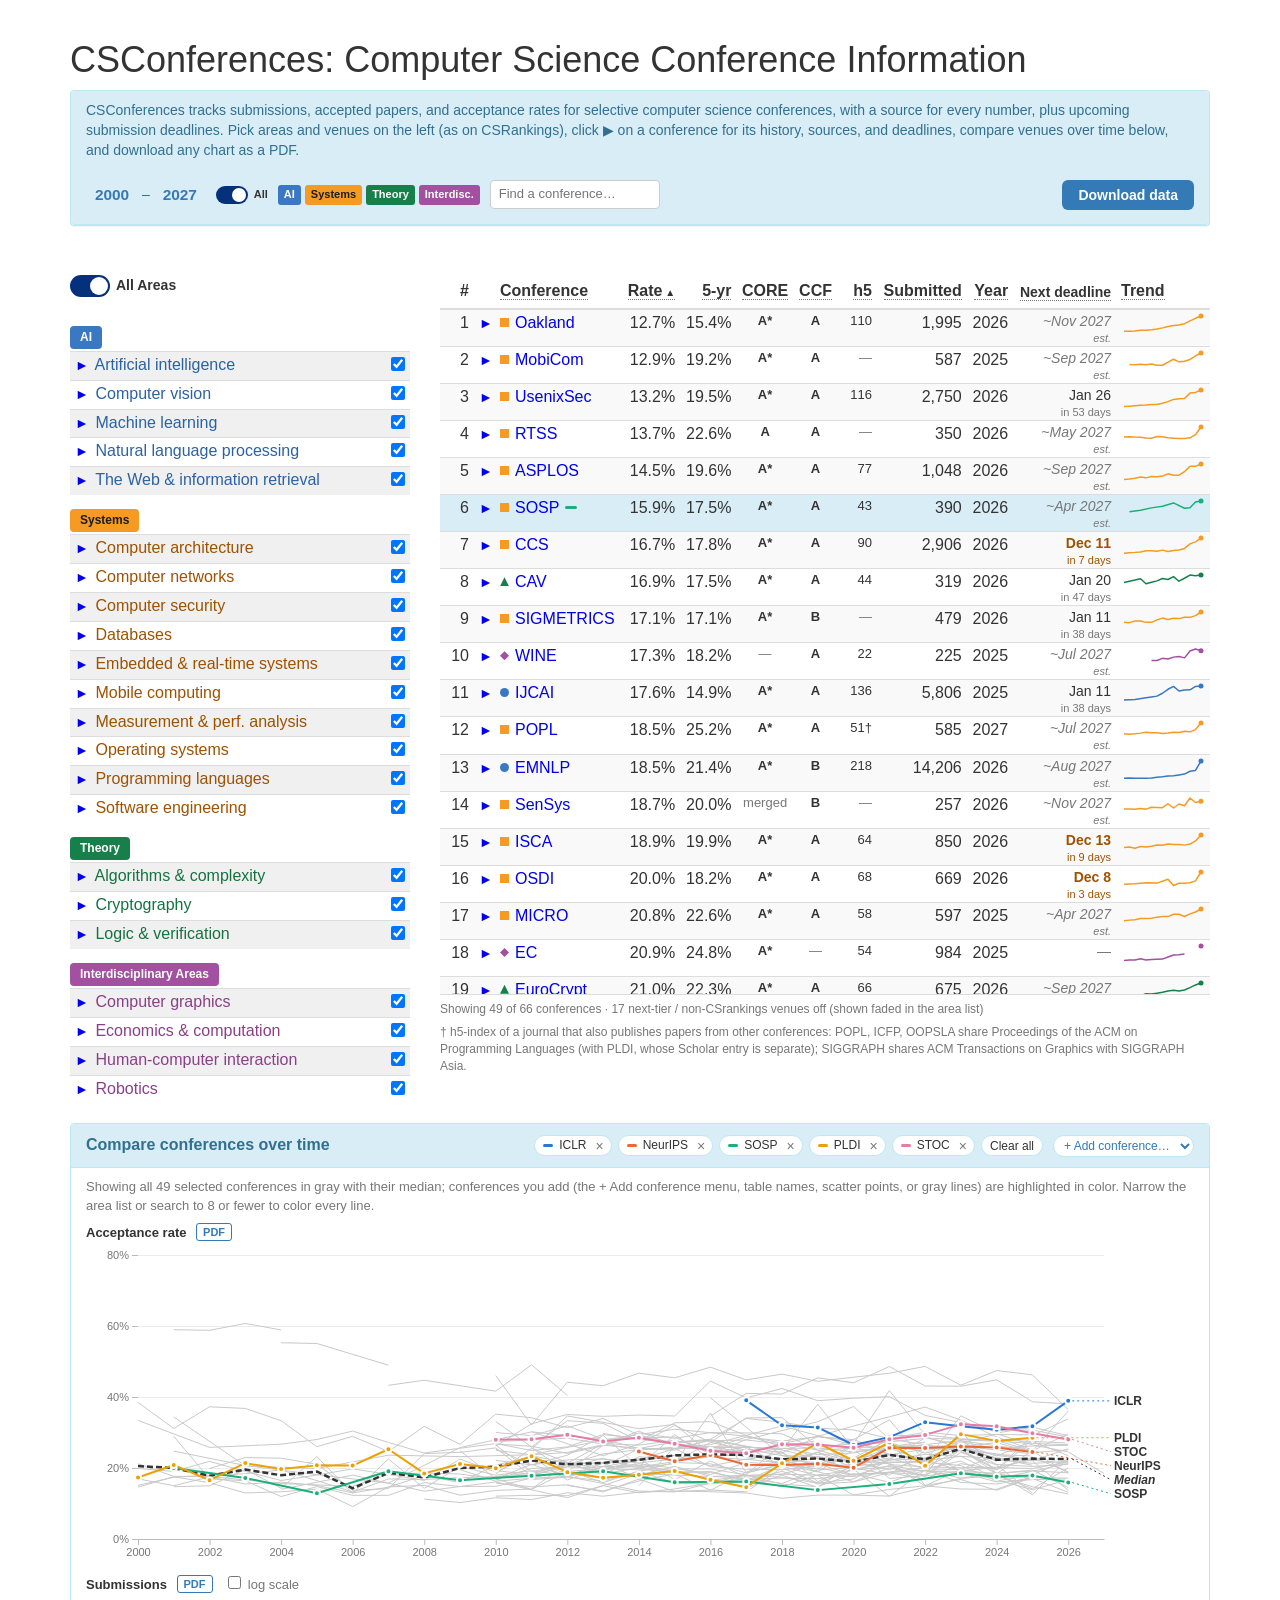
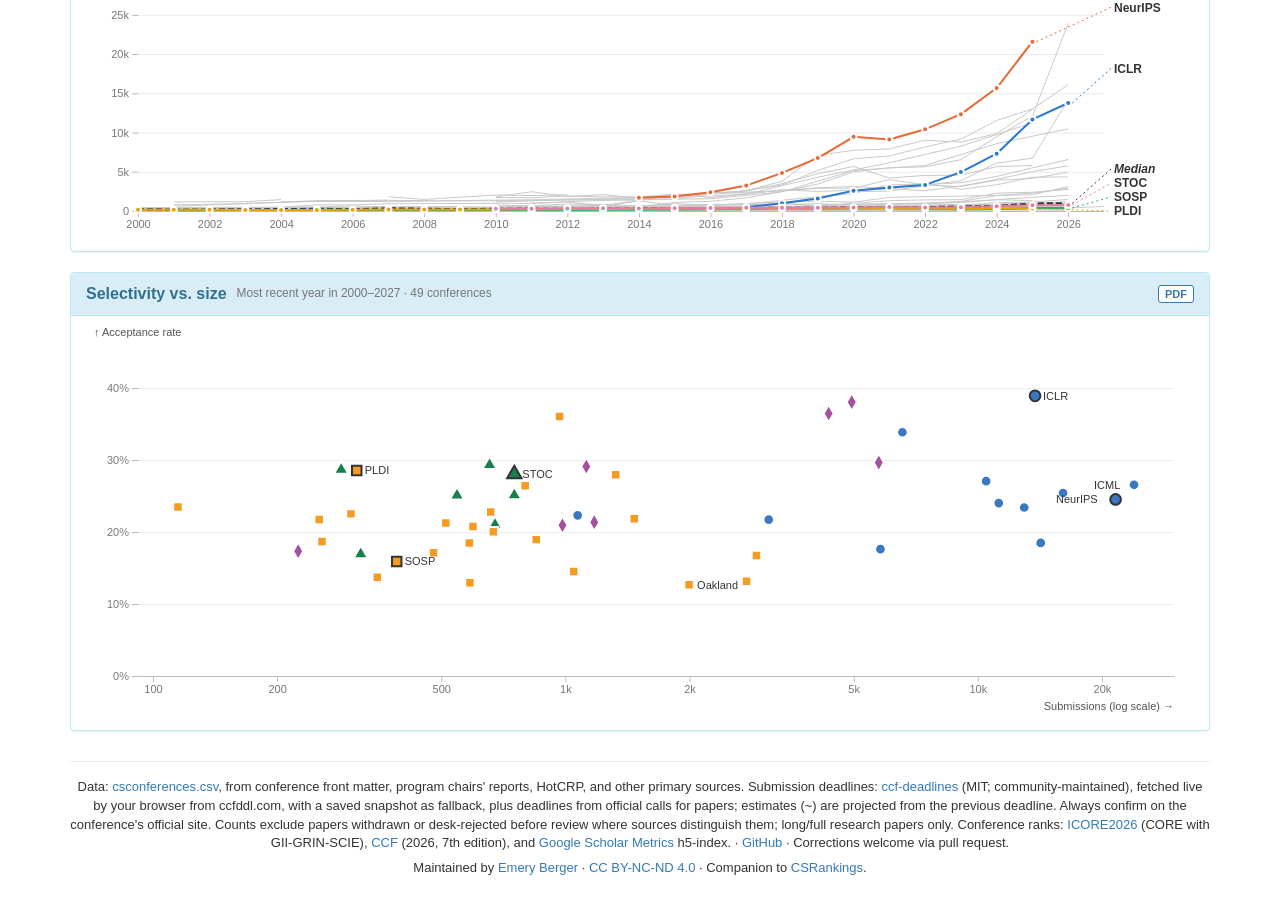
==== commit eac3121f: "Explorer: mark shared-journal h5-indices with a dagger, not an asterisk Avoids confusion with the CO" ====
--- a/explore/index.html
+++ b/explore/index.html
@@ -82,7 +82,7 @@
         </table>
       </div>
       <p class="status text-muted" id="filter-status" role="status" aria-live="polite"></p>
-      <p class="status text-muted">* h5-index of a journal that also publishes papers from other conferences: POPL, ICFP, OOPSLA share Proceedings of the ACM on Programming Languages (with PLDI, whose Scholar entry is separate); SIGGRAPH shares ACM Transactions on Graphics with SIGGRAPH Asia.</p>
+      <p class="status text-muted" id="h5-footnote" hidden>† h5-index of a journal that also publishes papers from other conferences: POPL, ICFP, OOPSLA share Proceedings of the ACM on Programming Languages (with PLDI, whose Scholar entry is separate); SIGGRAPH shares ACM Transactions on Graphics with SIGGRAPH Asia.</p>
     </div>
   </div>
 
@@ -117,6 +117,6 @@
 </div>
 <div id="tooltip" class="tooltip" role="status" aria-live="polite" hidden></div>
 <script src="js/d3.v7.min.js"></script>
-<script src="app.js?v=26"></script>
+<script src="app.js?v=29"></script>
 </body>
 </html>
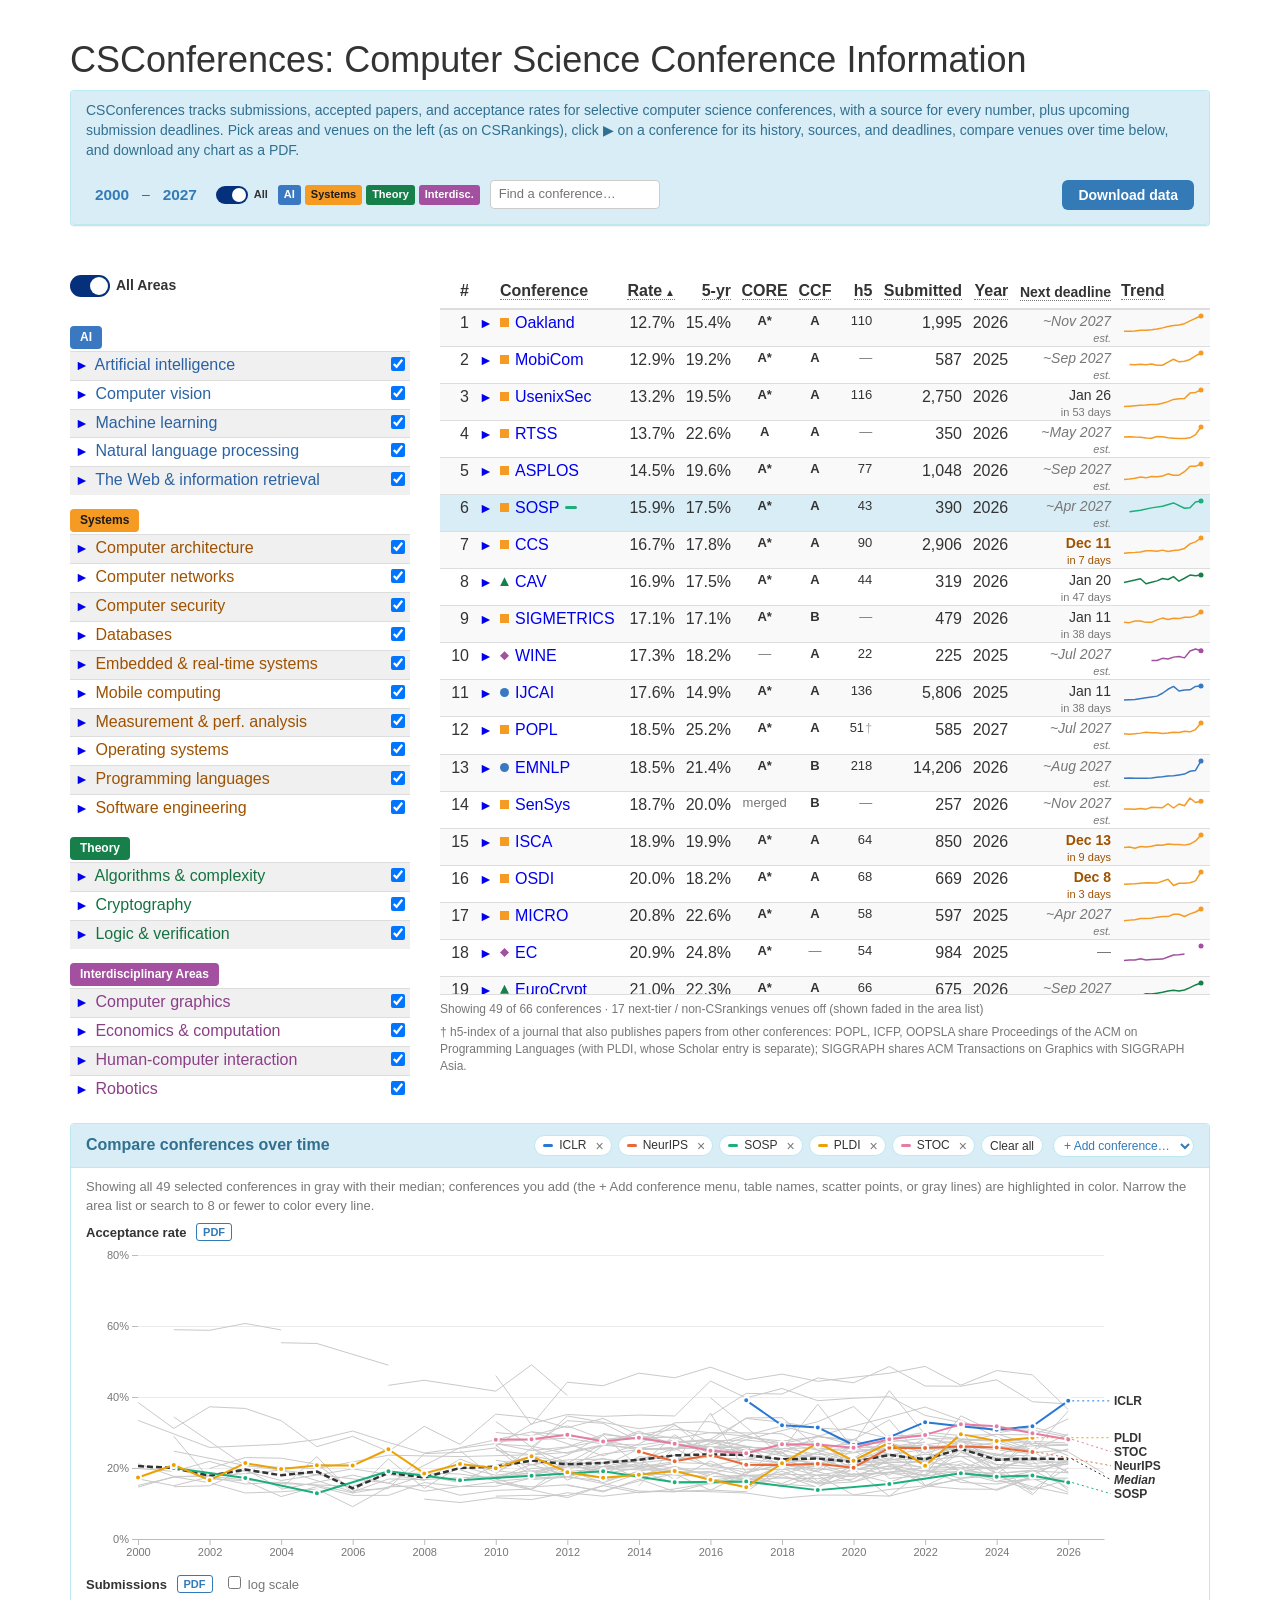
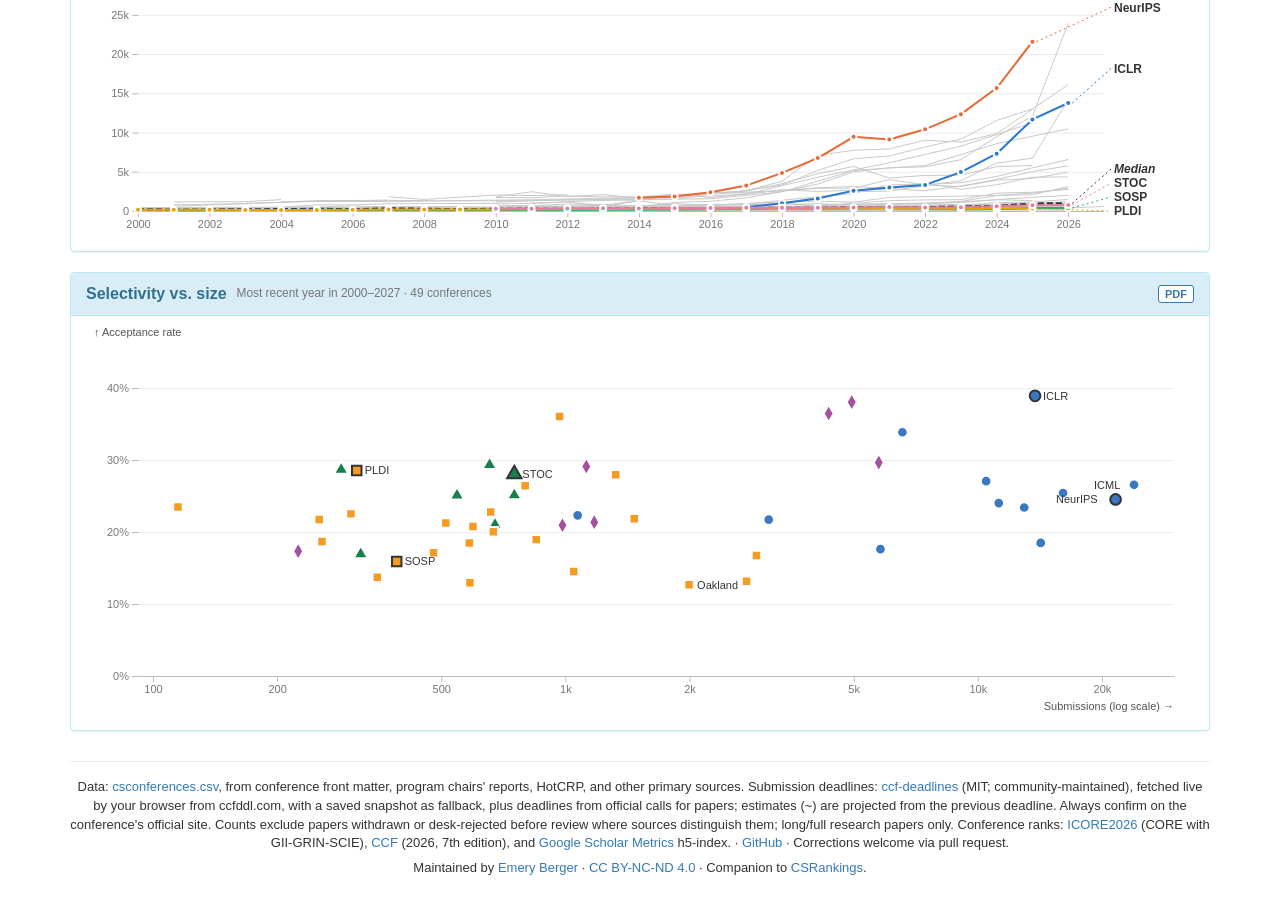
==== commit 5a0ad632: "Explorer: render the h5 dagger in light gray Co-Authored-By: Claude <noreply@anthropic.com>" ====
--- a/explore/index.html
+++ b/explore/index.html
@@ -5,7 +5,7 @@
 <meta name="viewport" content="width=device-width, initial-scale=1">
 <title>CSConferences: Computer Science Conference Information</title>
 <meta name="description" content="Computer science conference information: acceptance rates, submissions, and accepted papers with a source for every number, plus upcoming submission deadlines.">
-<link rel="stylesheet" href="style.css?v=24">
+<link rel="stylesheet" href="style.css?v=30">
 </head>
 <body>
 <div class="container">
@@ -117,6 +117,6 @@
 </div>
 <div id="tooltip" class="tooltip" role="status" aria-live="polite" hidden></div>
 <script src="js/d3.v7.min.js"></script>
-<script src="app.js?v=29"></script>
+<script src="app.js?v=30"></script>
 </body>
 </html>
--- a/explore/style.css
+++ b/explore/style.css
@@ -323,3 +323,5 @@
 
 .ranking .h5-col { font-size: 13px; }
 .ranking th.h5-col { font-size: inherit; }
+
+.h5-dagger { color: #aaa; margin-left: 1px; }
